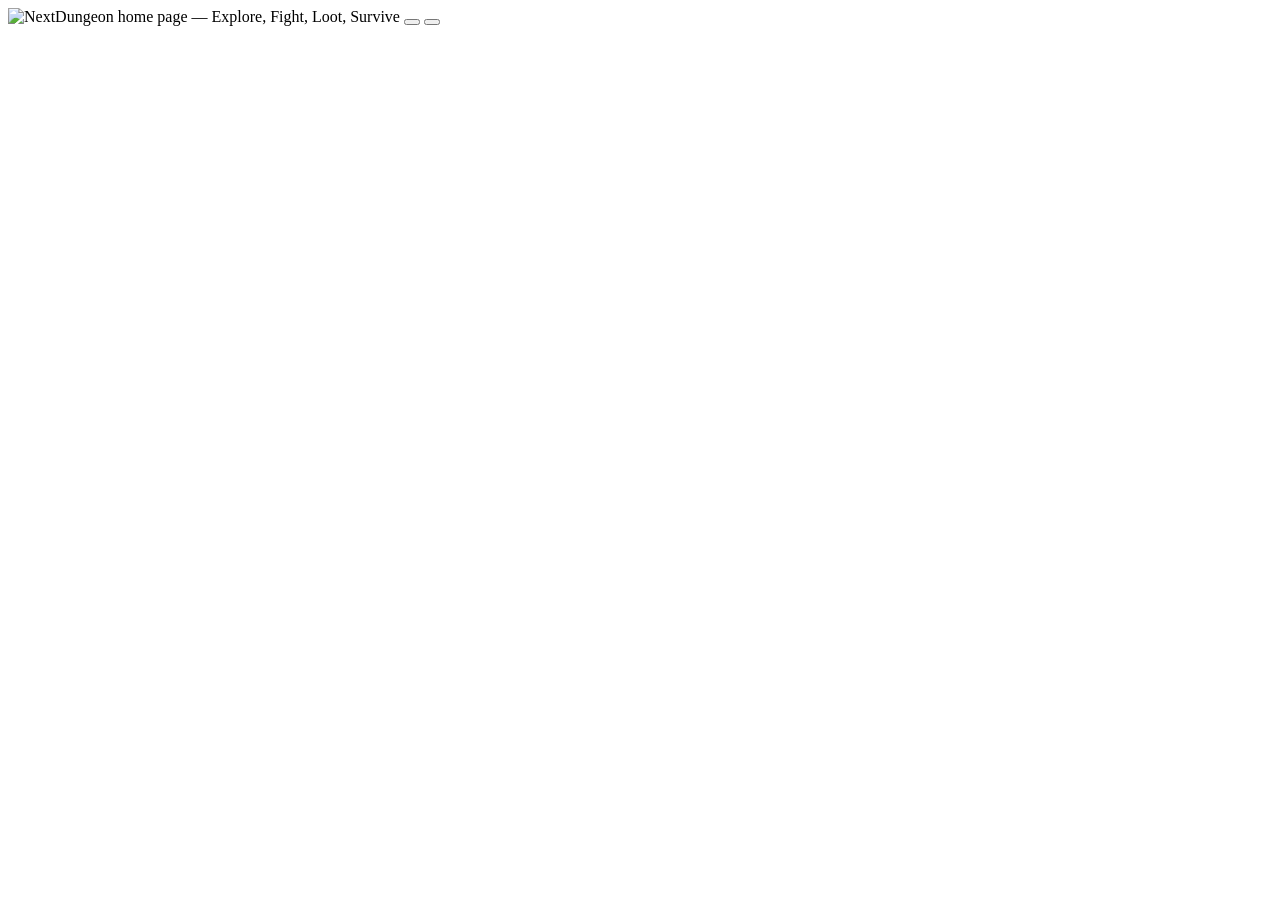
==== index.html @ 09b48bd0 "Create locked NextDungeon homepage structure" ====
<!doctype html>
<html lang="en">
<head>
  <meta charset="utf-8" />
  <meta name="viewport" content="width=device-width, initial-scale=1" />
  <meta name="theme-color" content="#020b1d" />
  <meta name="description" content="NextDungeon — Explore, Fight, Loot, Survive." />
  <title>NextDungeon</title>
  <link rel="stylesheet" href="style.css" />
</head>
<body>
  <main class="viewport" aria-label="NextDungeon home page">
    <section class="stage" id="home">
      <img
        class="locked-design"
        src="assets/nextdungeon-home.webp"
        width="1536"
        height="1024"
        alt="NextDungeon home page — Explore, Fight, Loot, Survive"
        draggable="false"
      />

      <!-- Invisible interaction zones preserve the approved artwork exactly. -->
      <a class="hotspot home-link" href="#home" aria-label="Home"></a>
      <a class="hotspot nav-play-link" href="#demo" aria-label="Play Game"></a>
      <a class="hotspot about-link" href="#" aria-label="About"></a>
      <a class="hotspot leaderboard-link" href="#" aria-label="Leaderboard"></a>
      <a class="hotspot contact-link" href="#" aria-label="Contact"></a>
      <a class="hotspot play-now-link" href="#demo" aria-label="Play Now"></a>
      <a class="hotspot hero-play-link" href="#demo" aria-label="Play Game"></a>
      <button class="hotspot trailer-link" type="button" aria-label="Watch Trailer" data-message="Trailer will be connected in the next stage."></button>
      <button class="hotspot demo-link" id="demo" type="button" aria-label="Play Demo" data-message="The playable 2D dungeon demo will be connected here next."></button>
    </section>
  </main>

  <script src="script.js"></script>
</body>
</html>
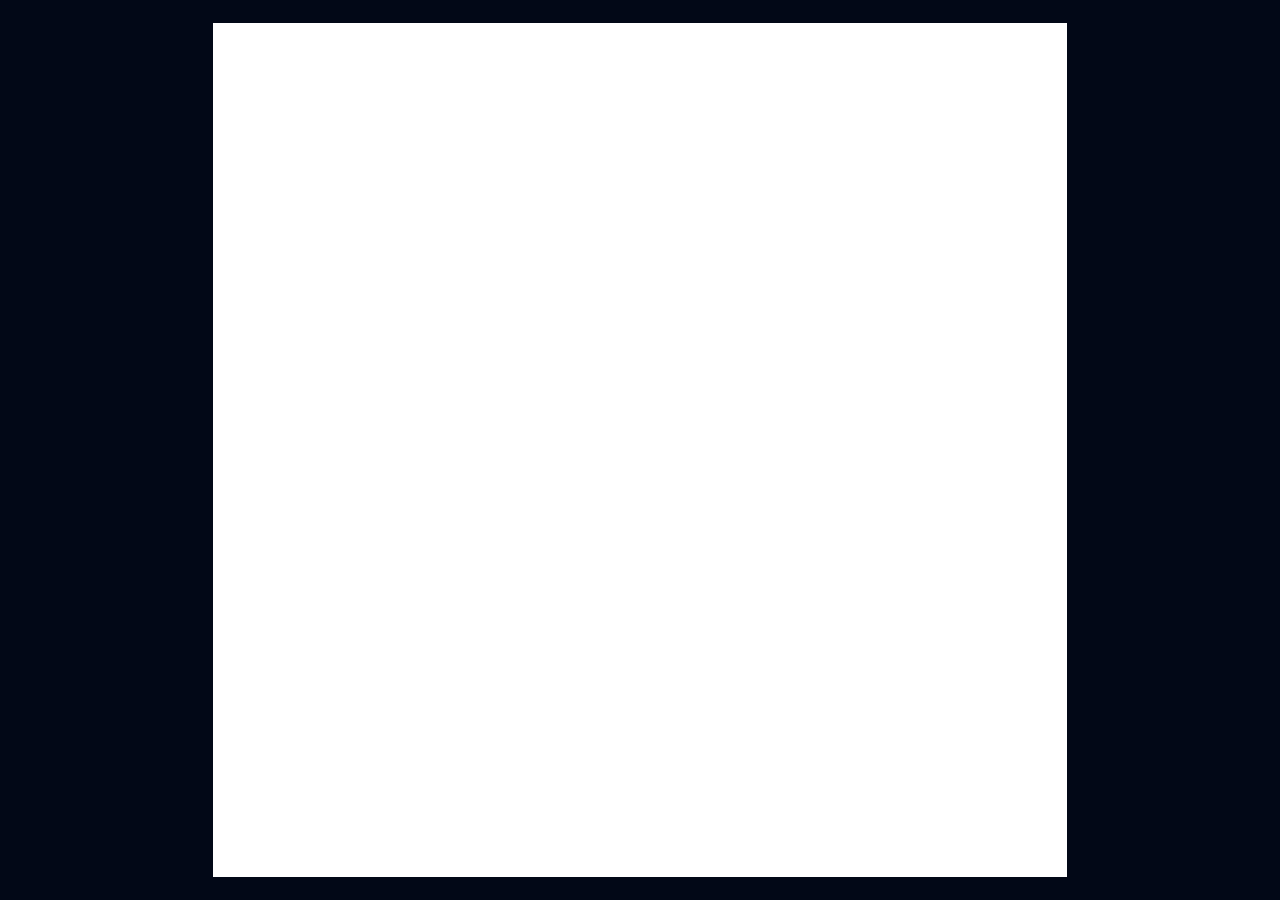
==== commit 3d8f9a30: "Load locked NextDungeon artwork" ====
--- a/index.html
+++ b/index.html
@@ -13,7 +13,8 @@
     <section class="stage" id="home">
       <img
         class="locked-design"
-        src="assets/nextdungeon-home.webp"
+        id="locked-design"
+        src="[data-uri]"
         width="1536"
         height="1024"
         alt="NextDungeon home page — Explore, Fight, Loot, Survive"
@@ -33,6 +34,12 @@
     </section>
   </main>
 
+  <script src="assets/image-part-01.js"></script>
+  <script src="assets/image-part-02.js"></script>
+  <script src="assets/image-part-03.js"></script>
+  <script src="assets/image-part-04.js"></script>
+  <script src="assets/image-part-05.js"></script>
+  <script src="assets/image-part-06.js"></script>
   <script src="script.js"></script>
 </body>
 </html>
--- a/style.css
+++ b/style.css
@@ -0,0 +1,146 @@
+html,
+body {
+  margin: 0;
+  min-width: 100%;
+  min-height: 100%;
+  background: #020817;
+}
+
+* {
+  box-sizing: border-box;
+}
+
+body {
+  overflow: auto;
+}
+
+.viewport {
+  width: 100vw;
+  min-height: 100vh;
+  display: grid;
+  place-items: center;
+  background: #020817;
+}
+
+/*
+  LOCKED MASTER DESIGN
+  The approved 1536×1024 artwork is rendered as one immutable visual surface.
+  This guarantees that the homepage does not drift from the approved design.
+*/
+.stage {
+  position: relative;
+  width: min(100vw, 150vh);
+  aspect-ratio: 3 / 2;
+  flex: none;
+  overflow: hidden;
+  background: #020817;
+}
+
+.locked-design {
+  position: absolute;
+  inset: 0;
+  width: 100%;
+  height: 100%;
+  display: block;
+  object-fit: contain;
+  user-select: none;
+  -webkit-user-drag: none;
+  pointer-events: none;
+}
+
+.hotspot {
+  position: absolute;
+  z-index: 2;
+  display: block;
+  border: 0;
+  margin: 0;
+  padding: 0;
+  background: transparent;
+  color: transparent;
+  cursor: pointer;
+  text-decoration: none;
+  outline: none;
+  -webkit-tap-highlight-color: transparent;
+}
+
+.hotspot:focus-visible {
+  outline: 2px solid rgba(255, 255, 255, 0.85);
+  outline-offset: 2px;
+}
+
+.home-link {
+  left: 37.7%;
+  top: 6.5%;
+  width: 6.4%;
+  height: 5.1%;
+}
+
+.nav-play-link {
+  left: 44.7%;
+  top: 6.5%;
+  width: 8.1%;
+  height: 5.1%;
+}
+
+.about-link {
+  left: 53.4%;
+  top: 6.5%;
+  width: 6.2%;
+  height: 5.1%;
+}
+
+.leaderboard-link {
+  left: 60.2%;
+  top: 6.5%;
+  width: 10.7%;
+  height: 5.1%;
+}
+
+.contact-link {
+  left: 71.2%;
+  top: 6.5%;
+  width: 7.3%;
+  height: 5.1%;
+}
+
+.play-now-link {
+  left: 80.8%;
+  top: 6.1%;
+  width: 12.6%;
+  height: 5.4%;
+}
+
+.hero-play-link {
+  left: 36.8%;
+  top: 37.2%;
+  width: 13.3%;
+  height: 6.0%;
+}
+
+.trailer-link {
+  left: 50.4%;
+  top: 37.2%;
+  width: 13.4%;
+  height: 6.0%;
+}
+
+.demo-link {
+  left: 75.3%;
+  top: 73.1%;
+  width: 19.4%;
+  height: 7.8%;
+}
+
+@media (max-aspect-ratio: 3/2) {
+  .stage {
+    width: 100vw;
+  }
+}
+
+@media (prefers-reduced-motion: reduce) {
+  *,
+  *::before,
+  *::after {
+    scroll-behavior: auto !important;
+  }
+}
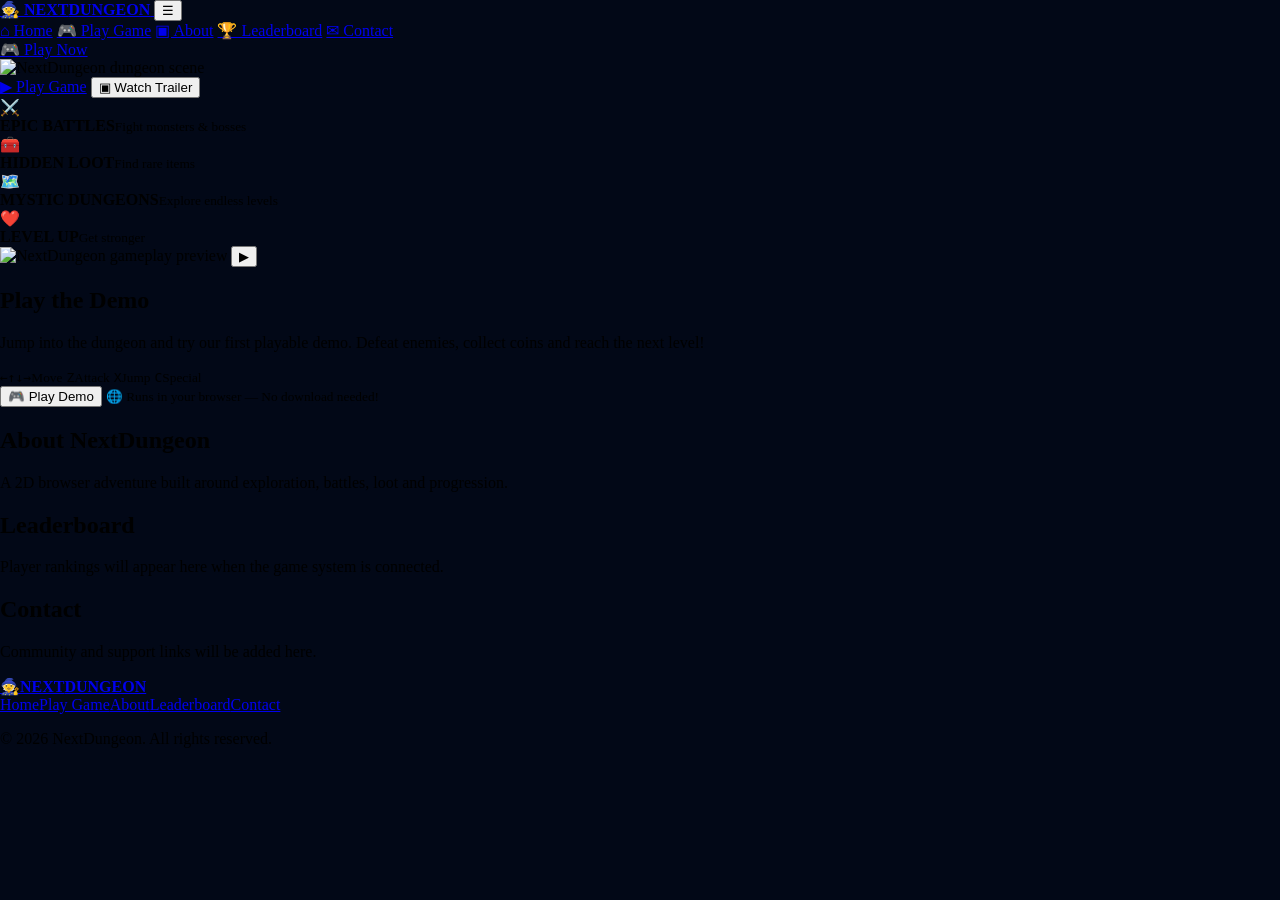
==== commit 06742a87: "Rebuild homepage as responsive layout" ====
--- a/index.html
+++ b/index.html
@@ -2,37 +2,80 @@
 <html lang="en">
 <head>
   <meta charset="utf-8" />
-  <meta name="viewport" content="width=device-width, initial-scale=1" />
-  <meta name="theme-color" content="#020b1d" />
+  <meta name="viewport" content="width=device-width, initial-scale=1, viewport-fit=cover" />
+  <meta name="theme-color" content="#020817" />
   <meta name="description" content="NextDungeon — Explore, Fight, Loot, Survive." />
   <title>NextDungeon</title>
   <link rel="stylesheet" href="style.css" />
 </head>
 <body>
-  <main class="viewport" aria-label="NextDungeon home page">
-    <section class="stage" id="home">
-      <img
-        class="locked-design"
-        id="locked-design"
-        src="[data-uri]"
-        width="1536"
-        height="1024"
-        alt="NextDungeon home page — Explore, Fight, Loot, Survive"
-        draggable="false"
-      />
+  <header class="site-header">
+    <a class="brand" href="#home" aria-label="NextDungeon home">
+      <span class="brand-icon">🧙</span>
+      <span class="brand-text"><b>NEXT</b><strong>DUNGEON</strong></span>
+    </a>
 
-      <!-- Invisible interaction zones preserve the approved artwork exactly. -->
-      <a class="hotspot home-link" href="#home" aria-label="Home"></a>
-      <a class="hotspot nav-play-link" href="#demo" aria-label="Play Game"></a>
-      <a class="hotspot about-link" href="#" aria-label="About"></a>
-      <a class="hotspot leaderboard-link" href="#" aria-label="Leaderboard"></a>
-      <a class="hotspot contact-link" href="#" aria-label="Contact"></a>
-      <a class="hotspot play-now-link" href="#demo" aria-label="Play Now"></a>
-      <a class="hotspot hero-play-link" href="#demo" aria-label="Play Game"></a>
-      <button class="hotspot trailer-link" type="button" aria-label="Watch Trailer" data-message="Trailer will be connected in the next stage."></button>
-      <button class="hotspot demo-link" id="demo" type="button" aria-label="Play Demo" data-message="The playable 2D dungeon demo will be connected here next."></button>
+    <button class="menu-toggle" type="button" aria-label="Open menu" aria-expanded="false">☰</button>
+
+    <nav class="main-nav" aria-label="Main navigation">
+      <a class="active" href="#home">⌂ Home</a>
+      <a href="#demo">🎮 Play Game</a>
+      <a href="#about">▣ About</a>
+      <a href="#leaderboard">🏆 Leaderboard</a>
+      <a href="#contact">✉ Contact</a>
+    </nav>
+
+    <a class="play-now" href="#demo">🎮 Play Now</a>
+  </header>
+
+  <main>
+    <section class="hero" id="home" aria-label="NextDungeon game artwork">
+      <div class="hero-art art-window">
+        <img class="source-art hero-source" alt="NextDungeon dungeon scene" draggable="false" />
+      </div>
+      <div class="mobile-hero-actions">
+        <a class="primary-btn" href="#demo">▶ Play Game</a>
+        <button class="secondary-btn" type="button" data-message="Trailer will be connected in the next stage.">▣ Watch Trailer</button>
+      </div>
     </section>
+
+    <section class="features" aria-label="Game features">
+      <article><span>⚔️</span><div><b>EPIC BATTLES</b><small>Fight monsters &amp; bosses</small></div></article>
+      <article><span>🧰</span><div><b>HIDDEN LOOT</b><small>Find rare items</small></div></article>
+      <article><span>🗺️</span><div><b>MYSTIC DUNGEONS</b><small>Explore endless levels</small></div></article>
+      <article><span>❤️</span><div><b>LEVEL UP</b><small>Get stronger</small></div></article>
+    </section>
+
+    <section class="demo-section" id="demo">
+      <div class="demo-preview art-window">
+        <img class="source-art demo-source" alt="NextDungeon gameplay preview" draggable="false" />
+        <button class="preview-play" type="button" data-message="The playable 2D dungeon demo will be connected here next." aria-label="Play preview">▶</button>
+      </div>
+
+      <div class="demo-copy">
+        <h2>Play the Demo</h2>
+        <p>Jump into the dungeon and try our first playable demo. Defeat enemies, collect coins and reach the next level!</p>
+        <div class="controls">
+          <span><kbd>←</kbd><kbd>↑</kbd><kbd>↓</kbd><kbd>→</kbd><small>Move</small></span>
+          <span><kbd>Z</kbd><small>Attack</small></span>
+          <span><kbd>X</kbd><small>Jump</small></span>
+          <span><kbd>C</kbd><small>Special</small></span>
+        </div>
+        <button class="demo-button" type="button" data-message="The playable 2D dungeon demo will be connected here next.">🎮 Play Demo</button>
+        <small class="browser-note">🌐 Runs in your browser — No download needed!</small>
+      </div>
+    </section>
+
+    <section class="simple-section" id="about"><h2>About NextDungeon</h2><p>A 2D browser adventure built around exploration, battles, loot and progression.</p></section>
+    <section class="simple-section" id="leaderboard"><h2>Leaderboard</h2><p>Player rankings will appear here when the game system is connected.</p></section>
+    <section class="simple-section" id="contact"><h2>Contact</h2><p>Community and support links will be added here.</p></section>
   </main>
+
+  <footer>
+    <a class="brand footer-brand" href="#home"><span class="brand-icon">🧙</span><span class="brand-text"><b>NEXT</b><strong>DUNGEON</strong></span></a>
+    <nav><a href="#home">Home</a><a href="#demo">Play Game</a><a href="#about">About</a><a href="#leaderboard">Leaderboard</a><a href="#contact">Contact</a></nav>
+    <p>© 2026 NextDungeon. All rights reserved.</p>
+  </footer>
 
   <script src="assets/image-part-01.js"></script>
   <script src="assets/image-part-02.js"></script>
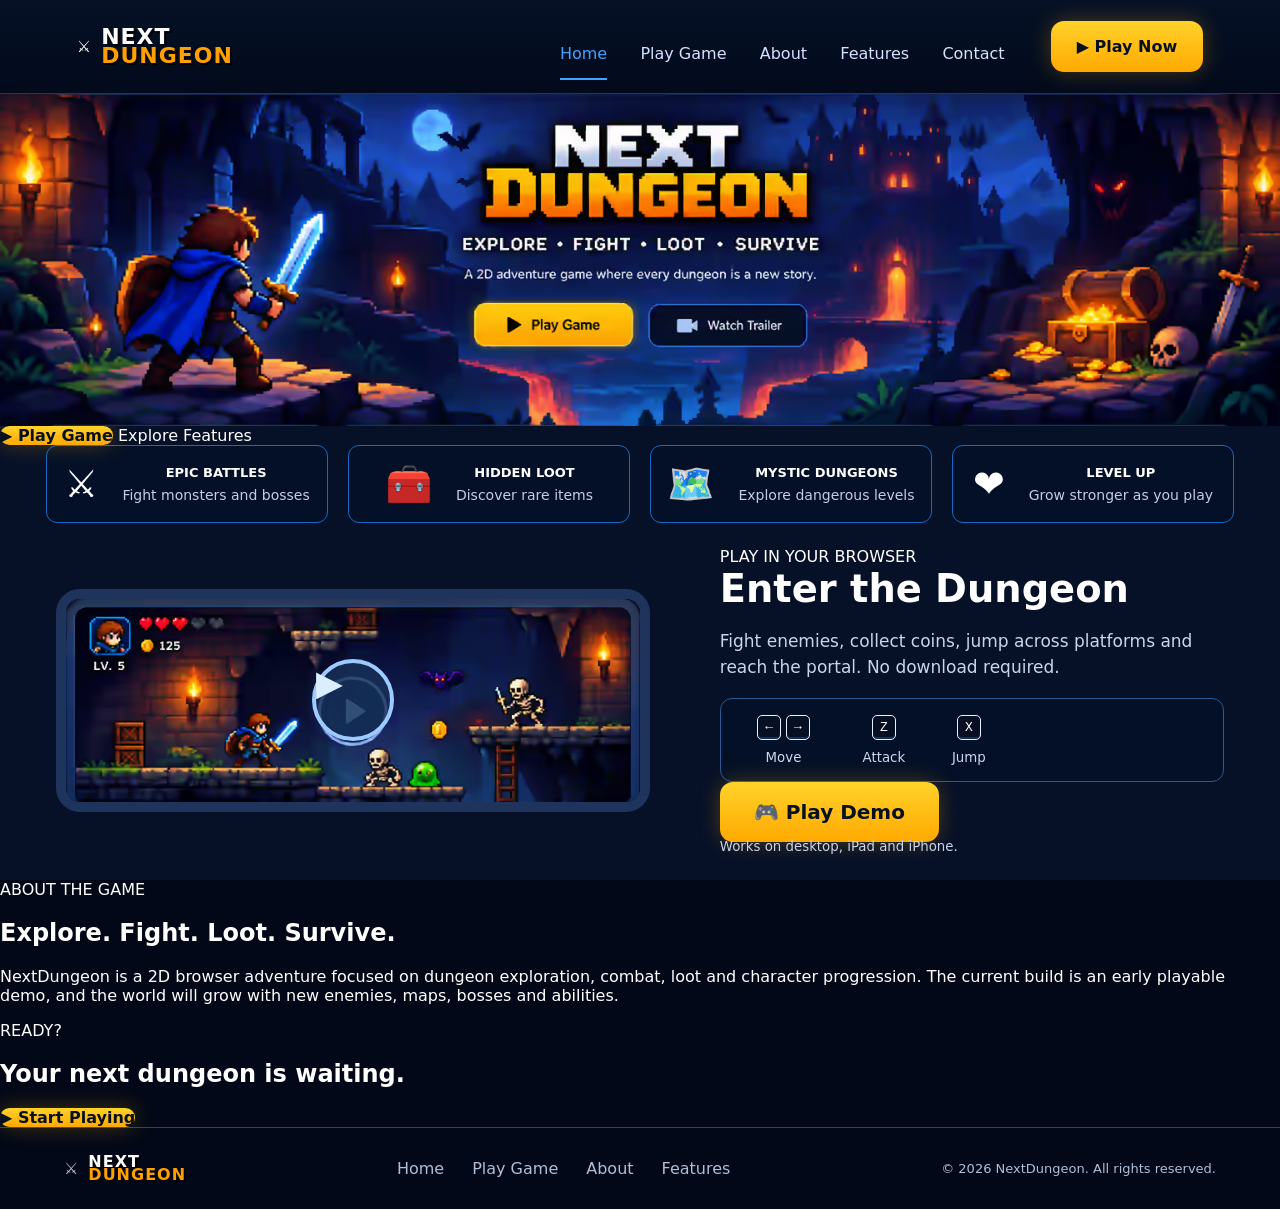
==== commit 174db50b: "Polish responsive NextDungeon homepage structure" ====
--- a/index.html
+++ b/index.html
@@ -11,69 +11,85 @@
 <body>
   <header class="site-header">
     <a class="brand" href="#home" aria-label="NextDungeon home">
-      <span class="brand-icon">🧙</span>
+      <span class="brand-mark">⚔</span>
       <span class="brand-text"><b>NEXT</b><strong>DUNGEON</strong></span>
     </a>
 
     <button class="menu-toggle" type="button" aria-label="Open menu" aria-expanded="false">☰</button>
 
     <nav class="main-nav" aria-label="Main navigation">
-      <a class="active" href="#home">⌂ Home</a>
-      <a href="#demo">🎮 Play Game</a>
-      <a href="#about">▣ About</a>
-      <a href="#leaderboard">🏆 Leaderboard</a>
-      <a href="#contact">✉ Contact</a>
+      <a class="active" href="#home">Home</a>
+      <a href="play/">Play Game</a>
+      <a href="#about">About</a>
+      <a href="#features">Features</a>
+      <a href="#contact">Contact</a>
     </nav>
 
-    <a class="play-now" href="#demo">🎮 Play Now</a>
+    <a class="play-now" href="play/">▶ Play Now</a>
   </header>
 
   <main>
     <section class="hero" id="home" aria-label="NextDungeon game artwork">
-      <div class="hero-art art-window">
+      <div class="hero-art">
         <img class="source-art hero-source" alt="NextDungeon dungeon scene" draggable="false" />
+        <div class="hero-shade" aria-hidden="true"></div>
       </div>
-      <div class="mobile-hero-actions">
-        <a class="primary-btn" href="#demo">▶ Play Game</a>
-        <button class="secondary-btn" type="button" data-message="Trailer will be connected in the next stage.">▣ Watch Trailer</button>
+
+      <div class="hero-actions">
+        <a class="primary-btn" href="play/">▶ Play Game</a>
+        <a class="secondary-btn" href="#features">Explore Features</a>
       </div>
     </section>
 
-    <section class="features" aria-label="Game features">
-      <article><span>⚔️</span><div><b>EPIC BATTLES</b><small>Fight monsters &amp; bosses</small></div></article>
-      <article><span>🧰</span><div><b>HIDDEN LOOT</b><small>Find rare items</small></div></article>
-      <article><span>🗺️</span><div><b>MYSTIC DUNGEONS</b><small>Explore endless levels</small></div></article>
-      <article><span>❤️</span><div><b>LEVEL UP</b><small>Get stronger</small></div></article>
+    <section class="features" id="features" aria-label="Game features">
+      <article><span>⚔️</span><div><b>EPIC BATTLES</b><small>Fight monsters and bosses</small></div></article>
+      <article><span>🧰</span><div><b>HIDDEN LOOT</b><small>Discover rare items</small></div></article>
+      <article><span>🗺️</span><div><b>MYSTIC DUNGEONS</b><small>Explore dangerous levels</small></div></article>
+      <article><span>❤️</span><div><b>LEVEL UP</b><small>Grow stronger as you play</small></div></article>
     </section>
 
     <section class="demo-section" id="demo">
-      <div class="demo-preview art-window">
+      <div class="demo-preview">
         <img class="source-art demo-source" alt="NextDungeon gameplay preview" draggable="false" />
-        <button class="preview-play" type="button" data-message="The playable 2D dungeon demo will be connected here next." aria-label="Play preview">▶</button>
+        <a class="preview-play" href="play/" aria-label="Play NextDungeon demo">▶</a>
       </div>
 
       <div class="demo-copy">
-        <h2>Play the Demo</h2>
-        <p>Jump into the dungeon and try our first playable demo. Defeat enemies, collect coins and reach the next level!</p>
-        <div class="controls">
-          <span><kbd>←</kbd><kbd>↑</kbd><kbd>↓</kbd><kbd>→</kbd><small>Move</small></span>
+        <span class="eyebrow">PLAY IN YOUR BROWSER</span>
+        <h2>Enter the Dungeon</h2>
+        <p>Fight enemies, collect coins, jump across platforms and reach the portal. No download required.</p>
+
+        <div class="controls" aria-label="Game controls">
+          <span><kbd>←</kbd><kbd>→</kbd><small>Move</small></span>
           <span><kbd>Z</kbd><small>Attack</small></span>
           <span><kbd>X</kbd><small>Jump</small></span>
-          <span><kbd>C</kbd><small>Special</small></span>
         </div>
-        <button class="demo-button" type="button" data-message="The playable 2D dungeon demo will be connected here next.">🎮 Play Demo</button>
-        <small class="browser-note">🌐 Runs in your browser — No download needed!</small>
+
+        <a class="demo-button" href="play/">🎮 Play Demo</a>
+        <small class="browser-note">Works on desktop, iPad and iPhone.</small>
       </div>
     </section>
 
-    <section class="simple-section" id="about"><h2>About NextDungeon</h2><p>A 2D browser adventure built around exploration, battles, loot and progression.</p></section>
-    <section class="simple-section" id="leaderboard"><h2>Leaderboard</h2><p>Player rankings will appear here when the game system is connected.</p></section>
-    <section class="simple-section" id="contact"><h2>Contact</h2><p>Community and support links will be added here.</p></section>
+    <section class="about-section" id="about">
+      <div>
+        <span class="eyebrow">ABOUT THE GAME</span>
+        <h2>Explore. Fight. Loot. Survive.</h2>
+      </div>
+      <p>NextDungeon is a 2D browser adventure focused on dungeon exploration, combat, loot and character progression. The current build is an early playable demo, and the world will grow with new enemies, maps, bosses and abilities.</p>
+    </section>
+
+    <section class="cta-section" id="contact">
+      <div>
+        <span class="eyebrow">READY?</span>
+        <h2>Your next dungeon is waiting.</h2>
+      </div>
+      <a class="primary-btn" href="play/">▶ Start Playing</a>
+    </section>
   </main>
 
   <footer>
-    <a class="brand footer-brand" href="#home"><span class="brand-icon">🧙</span><span class="brand-text"><b>NEXT</b><strong>DUNGEON</strong></span></a>
-    <nav><a href="#home">Home</a><a href="#demo">Play Game</a><a href="#about">About</a><a href="#leaderboard">Leaderboard</a><a href="#contact">Contact</a></nav>
+    <a class="brand footer-brand" href="#home"><span class="brand-mark">⚔</span><span class="brand-text"><b>NEXT</b><strong>DUNGEON</strong></span></a>
+    <nav><a href="#home">Home</a><a href="play/">Play Game</a><a href="#about">About</a><a href="#features">Features</a></nav>
     <p>© 2026 NextDungeon. All rights reserved.</p>
   </footer>
 
--- a/style.css
+++ b/style.css
@@ -1,146 +1,5 @@
-html,
-body {
-  margin: 0;
-  min-width: 100%;
-  min-height: 100%;
-  background: #020817;
-}
-
-* {
-  box-sizing: border-box;
-}
-
-body {
-  overflow: auto;
-}
-
-.viewport {
-  width: 100vw;
-  min-height: 100vh;
-  display: grid;
-  place-items: center;
-  background: #020817;
-}
-
-/*
-  LOCKED MASTER DESIGN
-  The approved 1536×1024 artwork is rendered as one immutable visual surface.
-  This guarantees that the homepage does not drift from the approved design.
-*/
-.stage {
-  position: relative;
-  width: min(100vw, 150vh);
-  aspect-ratio: 3 / 2;
-  flex: none;
-  overflow: hidden;
-  background: #020817;
-}
-
-.locked-design {
-  position: absolute;
-  inset: 0;
-  width: 100%;
-  height: 100%;
-  display: block;
-  object-fit: contain;
-  user-select: none;
-  -webkit-user-drag: none;
-  pointer-events: none;
-}
-
-.hotspot {
-  position: absolute;
-  z-index: 2;
-  display: block;
-  border: 0;
-  margin: 0;
-  padding: 0;
-  background: transparent;
-  color: transparent;
-  cursor: pointer;
-  text-decoration: none;
-  outline: none;
-  -webkit-tap-highlight-color: transparent;
-}
-
-.hotspot:focus-visible {
-  outline: 2px solid rgba(255, 255, 255, 0.85);
-  outline-offset: 2px;
-}
-
-.home-link {
-  left: 37.7%;
-  top: 6.5%;
-  width: 6.4%;
-  height: 5.1%;
-}
-
-.nav-play-link {
-  left: 44.7%;
-  top: 6.5%;
-  width: 8.1%;
-  height: 5.1%;
-}
-
-.about-link {
-  left: 53.4%;
-  top: 6.5%;
-  width: 6.2%;
-  height: 5.1%;
-}
-
-.leaderboard-link {
-  left: 60.2%;
-  top: 6.5%;
-  width: 10.7%;
-  height: 5.1%;
-}
-
-.contact-link {
-  left: 71.2%;
-  top: 6.5%;
-  width: 7.3%;
-  height: 5.1%;
-}
-
-.play-now-link {
-  left: 80.8%;
-  top: 6.1%;
-  width: 12.6%;
-  height: 5.4%;
-}
-
-.hero-play-link {
-  left: 36.8%;
-  top: 37.2%;
-  width: 13.3%;
-  height: 6.0%;
-}
-
-.trailer-link {
-  left: 50.4%;
-  top: 37.2%;
-  width: 13.4%;
-  height: 6.0%;
-}
-
-.demo-link {
-  left: 75.3%;
-  top: 73.1%;
-  width: 19.4%;
-  height: 7.8%;
-}
-
-@media (max-aspect-ratio: 3/2) {
-  .stage {
-    width: 100vw;
-  }
-}
-
-@media (prefers-reduced-motion: reduce) {
-  *,
-  *::before,
-  *::after {
-    scroll-behavior: auto !important;
-  }
-}
+*{box-sizing:border-box}html{scroll-behavior:smooth}body{margin:0;background:#020817;color:#fff;font-family:Inter,system-ui,-apple-system,BlinkMacSystemFont,"Segoe UI",sans-serif;overflow-x:hidden}a{color:inherit;text-decoration:none}button,a{touch-action:manipulation}.site-header{min-height:94px;padding:0 clamp(22px,6vw,96px);display:flex;align-items:center;gap:28px;background:linear-gradient(180deg,#061126,#020a1b);border-bottom:1px solid #173968;position:relative;z-index:20}.brand{display:flex;align-items:center;gap:10px;min-width:max-content}.brand-icon{font-size:42px;filter:drop-shadow(0 0 7px #2278ff)}.brand-text{display:grid;line-height:.82;font-weight:900;letter-spacing:1px;font-size:22px;text-shadow:2px 2px 0 #000}.brand-text b{color:#fff}.brand-text strong{color:#ff9f00}.main-nav{display:flex;align-items:center;justify-content:center;gap:clamp(18px,2.6vw,42px);margin-left:auto}.main-nav a{padding:31px 0 15px;color:#d5e2ff;white-space:nowrap;border-bottom:2px solid transparent}.main-nav a:hover,.main-nav a.active{color:#44a3ff;border-color:#44a3ff}.play-now,.primary-btn,.demo-button{border:0;border-radius:13px;background:linear-gradient(180deg,#ffd32b,#ffa900);color:#07101f;font-weight:900;box-shadow:0 0 22px rgba(255,175,0,.28);cursor:pointer}.play-now{padding:16px 26px;margin-left:18px;white-space:nowrap}.menu-toggle{display:none;background:transparent;border:1px solid #28548d;color:#fff;border-radius:10px;font-size:26px;padding:7px 12px}.hero{background:#061027;position:relative}.hero-art{width:100%;aspect-ratio:1536/398;overflow:hidden;position:relative;background:#061027}.hero-source{position:absolute;width:100%;height:auto;max-width:none;left:0;top:0;transform:translateY(-12.890625%);display:block;user-select:none;pointer-events:none}.mobile-hero-actions{display:none}.features{display:grid;grid-template-columns:repeat(4,1fr);gap:20px;padding:0 clamp(22px,3.6vw,56px) 24px;background:#061027}.features article{min-height:78px;border:1px solid #1769c5;border-radius:11px;background:#041027;display:flex;align-items:center;justify-content:center;gap:24px;padding:14px}.features article>span{font-size:38px}.features b,.features small{display:block;text-align:center}.features b{font-size:13px}.features small{color:#c1cee9;margin-top:7px;font-size:14px}.demo-section{padding:0 clamp(28px,4.4vw,68px) 26px;display:grid;grid-template-columns:minmax(0,1.06fr) minmax(340px,.9fr);gap:70px;align-items:center;background:#061027}.demo-preview{position:relative;overflow:hidden;aspect-ratio:713/267;border:10px solid #1e345c;border-radius:24px;background:#071229}.demo-source{position:absolute;width:215.427%;max-width:none;height:auto;left:0;top:0;transform:translate(-4.361%,-61.816%);display:block;user-select:none;pointer-events:none}.preview-play{position:absolute;left:50%;top:50%;transform:translate(-50%,-50%);width:82px;height:82px;border-radius:50%;border:4px solid #9ecbff;background:#173055cc;color:#dbeeff;font-size:35px;cursor:pointer}.demo-copy h2{font-size:clamp(32px,3vw,46px);margin:0 0 14px}.demo-copy p{color:#c9d5ec;font-size:17px;line-height:1.55;max-width:620px}.controls{display:flex;gap:18px;align-items:flex-end;border:1px solid #285a94;border-radius:12px;padding:16px;margin:18px 0;max-width:520px;background:#041027}.controls span{display:flex;align-items:center;gap:5px;flex-wrap:wrap;justify-content:center}.controls small{display:block;width:100%;text-align:center;color:#cdd8ed;margin-top:5px}.controls kbd{border:1px solid #e8f2ff;border-radius:5px;padding:4px 7px;background:#071022;color:#fff;box-shadow:inset 0 -2px #0d315e}.demo-button{font-size:20px;padding:18px 34px;min-width:250px}.browser-note{display:block;color:#c8d5ec;margin-top:15px}.simple-section{padding:70px clamp(28px,8vw,130px);background:#030c20;border-top:1px solid #142c53}.simple-section h2{font-size:32px;margin:0 0 12px}.simple-section p{color:#c6d2e7;font-size:17px;max-width:800px}footer{border-top:1px solid #23466f;padding:20px clamp(28px,5vw,80px);display:grid;grid-template-columns:auto 1fr auto;align-items:center;gap:30px;background:#020817;color:#aebfda}.footer-brand .brand-icon{font-size:32px}.footer-brand .brand-text{font-size:16px}footer nav{display:flex;justify-content:center;gap:28px;flex-wrap:wrap}footer nav a:hover{color:#fff}footer p{white-space:nowrap;font-size:13px}
+@media (max-width:1050px){.site-header{padding:0 22px}.main-nav{gap:17px}.main-nav a{font-size:14px}.play-now{padding:14px 18px}.demo-section{gap:32px}.controls{flex-wrap:wrap}}
+@media (max-width:820px){.site-header{min-height:74px;position:sticky;top:0}.brand-icon{font-size:32px}.brand-text{font-size:18px}.menu-toggle{display:block;margin-left:auto}.play-now{display:none}.main-nav{display:none;position:absolute;left:0;right:0;top:74px;padding:14px 22px 20px;background:#030c20;border-bottom:1px solid #214e86;flex-direction:column;align-items:stretch;gap:2px}.main-nav.open{display:flex}.main-nav a{padding:14px;border-bottom:1px solid #102d50}.hero-art{height:min(64vh,560px);aspect-ratio:auto}.hero-source{width:205%;left:50%;transform:translate(-50%,-12.890625%)}.mobile-hero-actions{display:flex;justify-content:center;gap:12px;padding:16px 20px 24px;background:#061027}.primary-btn,.secondary-btn{padding:14px 18px;border-radius:11px;font-weight:800}.secondary-btn{border:1px solid #2588e9;background:#07152c;color:#fff}.features{grid-template-columns:1fr 1fr}.demo-section{grid-template-columns:1fr;padding-top:16px}.demo-copy{text-align:center}.demo-copy p,.controls{margin-left:auto;margin-right:auto}.browser-note{text-align:center}footer{grid-template-columns:1fr;text-align:center}.footer-brand{justify-content:center}footer p{white-space:normal}}
+@media (max-width:520px){.site-header{padding:0 15px}.brand-text{font-size:16px}.brand-icon{font-size:29px}.hero-art{height:430px}.hero-source{width:250%;left:46%}.mobile-hero-actions{display:grid;grid-template-columns:1fr 1fr}.features{grid-template-columns:1fr;padding:0 15px 18px;gap:10px}.features article{justify-content:flex-start;padding-left:28px}.features b,.features small{text-align:left}.demo-section{padding:10px 15px 24px;gap:24px}.demo-preview{border-width:6px;border-radius:16px}.preview-play{width:64px;height:64px;font-size:26px}.demo-copy h2{font-size:31px}.demo-copy p{font-size:15px}.controls{gap:10px;padding:12px;justify-content:center}.demo-button{width:100%}.simple-section{padding:48px 22px}.simple-section h2{font-size:27px}footer{padding:24px 20px}footer nav{gap:16px}}
+@media (prefers-reduced-motion:reduce){html{scroll-behavior:auto}}
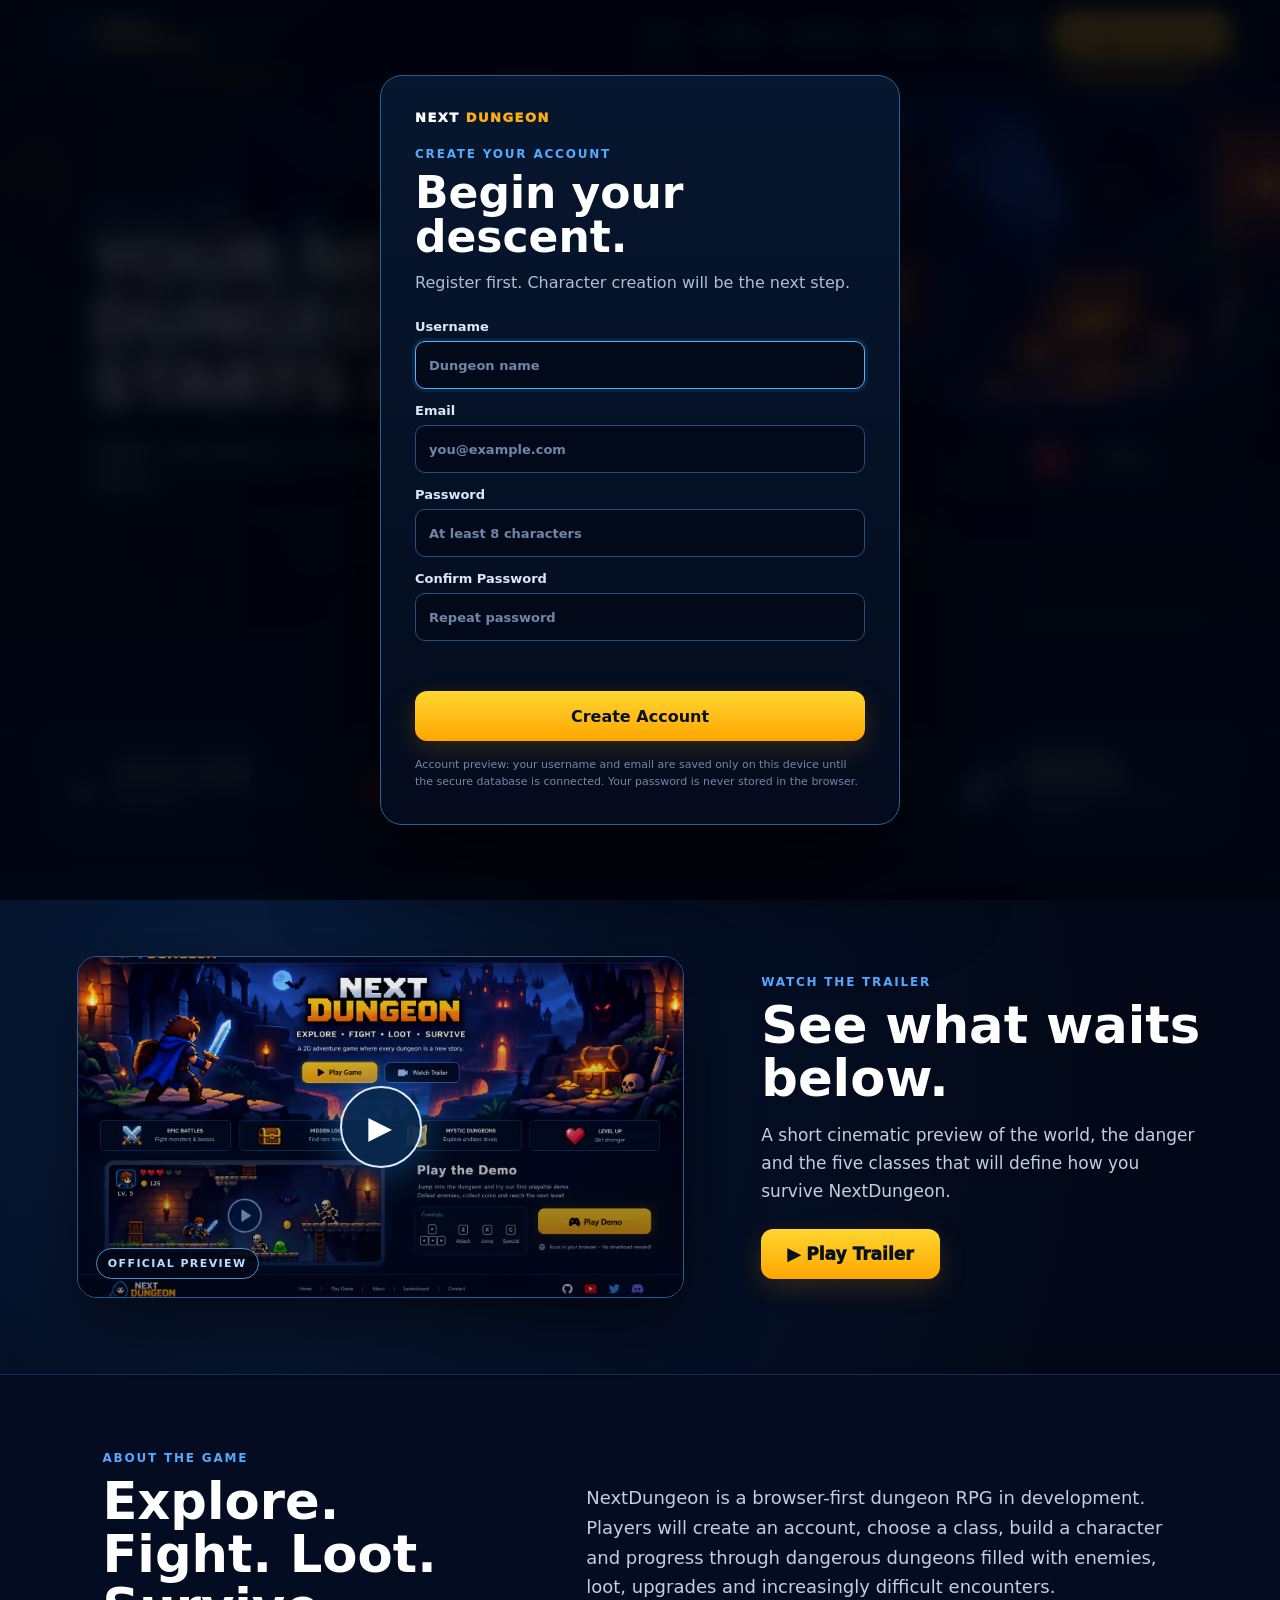
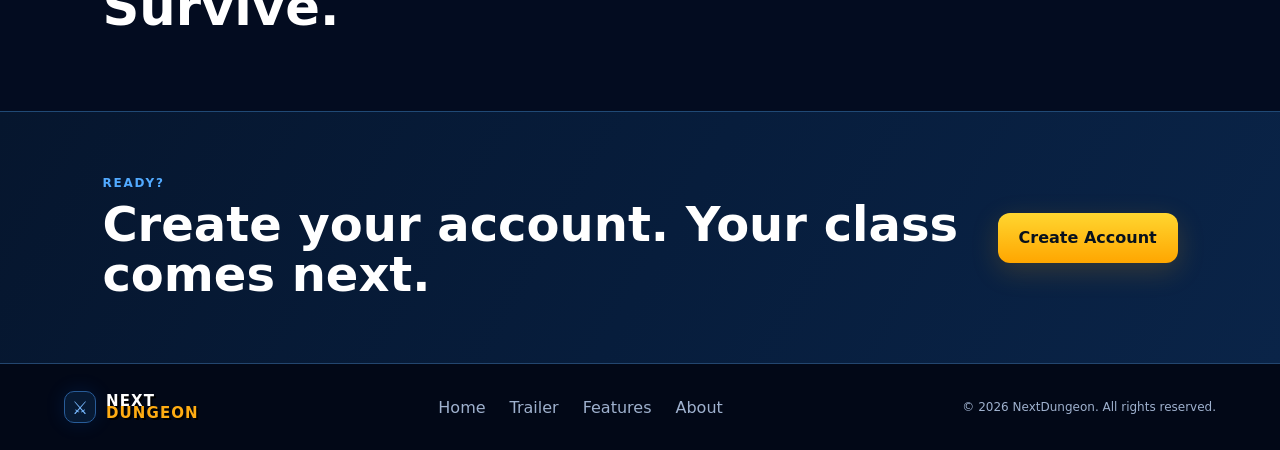
==== commit 070c627f: "Add registration gate and replace demo with cinematic trailer" ====
--- a/index.html
+++ b/index.html
@@ -4,7 +4,7 @@
   <meta charset="utf-8" />
   <meta name="viewport" content="width=device-width, initial-scale=1, viewport-fit=cover" />
   <meta name="theme-color" content="#020817" />
-  <meta name="description" content="NextDungeon — Explore, Fight, Loot, Survive." />
+  <meta name="description" content="NextDungeon — Choose your class. Enter the dungeon." />
   <title>NextDungeon</title>
   <link rel="stylesheet" href="style.css" />
 </head>
@@ -19,13 +19,13 @@
 
     <nav class="main-nav" aria-label="Main navigation">
       <a class="active" href="#home">Home</a>
-      <a href="play/">Play Game</a>
+      <a href="#trailer">Trailer</a>
+      <a href="#features">Features</a>
       <a href="#about">About</a>
-      <a href="#features">Features</a>
       <a href="#contact">Contact</a>
     </nav>
 
-    <a class="play-now" href="play/">▶ Play Now</a>
+    <button class="play-now account-cta" type="button" data-open-register>Create Account</button>
   </header>
 
   <main>
@@ -33,40 +33,39 @@
       <div class="hero-art">
         <img class="source-art hero-source" alt="NextDungeon dungeon scene" draggable="false" />
         <div class="hero-shade" aria-hidden="true"></div>
+        <div class="hero-title">
+          <span>ENTER THE DARK</span>
+          <h1>YOUR NEXT DUNGEON<br />STARTS HERE.</h1>
+          <p>Create your account, choose your class and build your legend.</p>
+        </div>
       </div>
 
       <div class="hero-actions">
-        <a class="primary-btn" href="play/">▶ Play Game</a>
-        <a class="secondary-btn" href="#features">Explore Features</a>
+        <button class="primary-btn account-cta" type="button" data-open-register>Create Account</button>
+        <button class="secondary-btn" type="button" data-open-trailer>▶ Watch Trailer</button>
       </div>
     </section>
 
     <section class="features" id="features" aria-label="Game features">
-      <article><span>⚔️</span><div><b>EPIC BATTLES</b><small>Fight monsters and bosses</small></div></article>
-      <article><span>🧰</span><div><b>HIDDEN LOOT</b><small>Discover rare items</small></div></article>
-      <article><span>🗺️</span><div><b>MYSTIC DUNGEONS</b><small>Explore dangerous levels</small></div></article>
-      <article><span>❤️</span><div><b>LEVEL UP</b><small>Grow stronger as you play</small></div></article>
+      <article><span>⚔️</span><div><b>TACTICAL COMBAT</b><small>Build a fighting style around your class</small></div></article>
+      <article><span>🧰</span><div><b>RARE LOOT</b><small>Find gear, resources and upgrades</small></div></article>
+      <article><span>🗺️</span><div><b>DANGEROUS DUNGEONS</b><small>Explore deeper and more difficult zones</small></div></article>
+      <article><span>🧬</span><div><b>CHARACTER PROGRESSION</b><small>Grow stronger and shape your build</small></div></article>
     </section>
 
-    <section class="demo-section" id="demo">
-      <div class="demo-preview">
-        <img class="source-art demo-source" alt="NextDungeon gameplay preview" draggable="false" />
-        <a class="preview-play" href="play/" aria-label="Play NextDungeon demo">▶</a>
+    <section class="trailer-section" id="trailer">
+      <div class="trailer-preview">
+        <img class="source-art trailer-source" alt="NextDungeon official trailer preview" draggable="false" />
+        <div class="trailer-overlay"></div>
+        <button class="trailer-play" type="button" data-open-trailer aria-label="Watch NextDungeon trailer">▶</button>
+        <div class="trailer-badge">OFFICIAL PREVIEW</div>
       </div>
 
-      <div class="demo-copy">
-        <span class="eyebrow">PLAY IN YOUR BROWSER</span>
-        <h2>Enter the Dungeon</h2>
-        <p>Fight enemies, collect coins, jump across platforms and reach the portal. No download required.</p>
-
-        <div class="controls" aria-label="Game controls">
-          <span><kbd>←</kbd><kbd>→</kbd><small>Move</small></span>
-          <span><kbd>Z</kbd><small>Attack</small></span>
-          <span><kbd>X</kbd><small>Jump</small></span>
-        </div>
-
-        <a class="demo-button" href="play/">🎮 Play Demo</a>
-        <small class="browser-note">Works on desktop, iPad and iPhone.</small>
+      <div class="trailer-copy">
+        <span class="eyebrow">WATCH THE TRAILER</span>
+        <h2>See what waits below.</h2>
+        <p>A short cinematic preview of the world, the danger and the five classes that will define how you survive NextDungeon.</p>
+        <button class="trailer-button" type="button" data-open-trailer>▶ Play Trailer</button>
       </div>
     </section>
 
@@ -75,23 +74,79 @@
         <span class="eyebrow">ABOUT THE GAME</span>
         <h2>Explore. Fight. Loot. Survive.</h2>
       </div>
-      <p>NextDungeon is a 2D browser adventure focused on dungeon exploration, combat, loot and character progression. The current build is an early playable demo, and the world will grow with new enemies, maps, bosses and abilities.</p>
+      <p>NextDungeon is a browser-first dungeon RPG in development. Players will create an account, choose a class, build a character and progress through dangerous dungeons filled with enemies, loot, upgrades and increasingly difficult encounters.</p>
     </section>
 
     <section class="cta-section" id="contact">
       <div>
         <span class="eyebrow">READY?</span>
-        <h2>Your next dungeon is waiting.</h2>
+        <h2>Create your account. Your class comes next.</h2>
       </div>
-      <a class="primary-btn" href="play/">▶ Start Playing</a>
+      <button class="primary-btn account-cta" type="button" data-open-register>Create Account</button>
     </section>
   </main>
 
   <footer>
     <a class="brand footer-brand" href="#home"><span class="brand-mark">⚔</span><span class="brand-text"><b>NEXT</b><strong>DUNGEON</strong></span></a>
-    <nav><a href="#home">Home</a><a href="play/">Play Game</a><a href="#about">About</a><a href="#features">Features</a></nav>
+    <nav><a href="#home">Home</a><a href="#trailer">Trailer</a><a href="#features">Features</a><a href="#about">About</a></nav>
     <p>© 2026 NextDungeon. All rights reserved.</p>
   </footer>
+
+  <div class="modal-shell registration-modal" id="register-modal" aria-hidden="true">
+    <div class="modal-backdrop"></div>
+    <section class="registration-card" role="dialog" aria-modal="true" aria-labelledby="register-title">
+      <div class="mini-logo">NEXT <span>DUNGEON</span></div>
+      <span class="eyebrow">CREATE YOUR ACCOUNT</span>
+      <h2 id="register-title">Begin your descent.</h2>
+      <p class="register-intro">Register first. Character creation will be the next step.</p>
+
+      <form id="register-form" novalidate>
+        <label>
+          Username
+          <input id="register-username" name="username" type="text" minlength="3" maxlength="20" autocomplete="username" placeholder="Dungeon name" required />
+        </label>
+        <label>
+          Email
+          <input id="register-email" name="email" type="email" autocomplete="email" placeholder="you@example.com" required />
+        </label>
+        <label>
+          Password
+          <input id="register-password" name="password" type="password" minlength="8" autocomplete="new-password" placeholder="At least 8 characters" required />
+        </label>
+        <label>
+          Confirm Password
+          <input id="register-password-confirm" name="password_confirmation" type="password" minlength="8" autocomplete="new-password" placeholder="Repeat password" required />
+        </label>
+        <p class="form-error" id="register-error" aria-live="polite"></p>
+        <button class="primary-btn register-submit" type="submit">Create Account</button>
+      </form>
+
+      <small class="account-preview-note">Account preview: your username and email are saved only on this device until the secure database is connected. Your password is never stored in the browser.</small>
+    </section>
+  </div>
+
+  <div class="modal-shell trailer-modal" id="trailer-modal" aria-hidden="true">
+    <div class="modal-backdrop" data-close-trailer></div>
+    <section class="trailer-card" role="dialog" aria-modal="true" aria-label="NextDungeon trailer">
+      <button class="modal-close" type="button" data-close-trailer aria-label="Close trailer">✕</button>
+      <div class="trailer-stage">
+        <img class="source-art trailer-stage-art" alt="" draggable="false" />
+        <div class="trailer-stage-shade"></div>
+        <div class="trailer-frame" id="trailer-frame">
+          <span id="trailer-kicker">NEXTDUNGEON</span>
+          <strong id="trailer-headline">ENTER THE DUNGEON</strong>
+          <small id="trailer-subline">Every descent changes the fight.</small>
+        </div>
+        <div class="trailer-progress"><span id="trailer-progress-bar"></span></div>
+      </div>
+      <div class="trailer-controls">
+        <button id="trailer-replay" type="button">↻ Replay</button>
+        <span id="trailer-time">0:00 / 0:15</span>
+      </div>
+    </section>
+  </div>
+
+  <div class="toast" id="welcome-toast" role="status" aria-live="polite"></div>
 
   <script src="assets/image-part-01.js"></script>
   <script src="assets/image-part-02.js"></script>
--- a/style.css
+++ b/style.css
@@ -1,5 +1,126 @@
-*{box-sizing:border-box}html{scroll-behavior:smooth}body{margin:0;background:#020817;color:#fff;font-family:Inter,system-ui,-apple-system,BlinkMacSystemFont,"Segoe UI",sans-serif;overflow-x:hidden}a{color:inherit;text-decoration:none}button,a{touch-action:manipulation}.site-header{min-height:94px;padding:0 clamp(22px,6vw,96px);display:flex;align-items:center;gap:28px;background:linear-gradient(180deg,#061126,#020a1b);border-bottom:1px solid #173968;position:relative;z-index:20}.brand{display:flex;align-items:center;gap:10px;min-width:max-content}.brand-icon{font-size:42px;filter:drop-shadow(0 0 7px #2278ff)}.brand-text{display:grid;line-height:.82;font-weight:900;letter-spacing:1px;font-size:22px;text-shadow:2px 2px 0 #000}.brand-text b{color:#fff}.brand-text strong{color:#ff9f00}.main-nav{display:flex;align-items:center;justify-content:center;gap:clamp(18px,2.6vw,42px);margin-left:auto}.main-nav a{padding:31px 0 15px;color:#d5e2ff;white-space:nowrap;border-bottom:2px solid transparent}.main-nav a:hover,.main-nav a.active{color:#44a3ff;border-color:#44a3ff}.play-now,.primary-btn,.demo-button{border:0;border-radius:13px;background:linear-gradient(180deg,#ffd32b,#ffa900);color:#07101f;font-weight:900;box-shadow:0 0 22px rgba(255,175,0,.28);cursor:pointer}.play-now{padding:16px 26px;margin-left:18px;white-space:nowrap}.menu-toggle{display:none;background:transparent;border:1px solid #28548d;color:#fff;border-radius:10px;font-size:26px;padding:7px 12px}.hero{background:#061027;position:relative}.hero-art{width:100%;aspect-ratio:1536/398;overflow:hidden;position:relative;background:#061027}.hero-source{position:absolute;width:100%;height:auto;max-width:none;left:0;top:0;transform:translateY(-12.890625%);display:block;user-select:none;pointer-events:none}.mobile-hero-actions{display:none}.features{display:grid;grid-template-columns:repeat(4,1fr);gap:20px;padding:0 clamp(22px,3.6vw,56px) 24px;background:#061027}.features article{min-height:78px;border:1px solid #1769c5;border-radius:11px;background:#041027;display:flex;align-items:center;justify-content:center;gap:24px;padding:14px}.features article>span{font-size:38px}.features b,.features small{display:block;text-align:center}.features b{font-size:13px}.features small{color:#c1cee9;margin-top:7px;font-size:14px}.demo-section{padding:0 clamp(28px,4.4vw,68px) 26px;display:grid;grid-template-columns:minmax(0,1.06fr) minmax(340px,.9fr);gap:70px;align-items:center;background:#061027}.demo-preview{position:relative;overflow:hidden;aspect-ratio:713/267;border:10px solid #1e345c;border-radius:24px;background:#071229}.demo-source{position:absolute;width:215.427%;max-width:none;height:auto;left:0;top:0;transform:translate(-4.361%,-61.816%);display:block;user-select:none;pointer-events:none}.preview-play{position:absolute;left:50%;top:50%;transform:translate(-50%,-50%);width:82px;height:82px;border-radius:50%;border:4px solid #9ecbff;background:#173055cc;color:#dbeeff;font-size:35px;cursor:pointer}.demo-copy h2{font-size:clamp(32px,3vw,46px);margin:0 0 14px}.demo-copy p{color:#c9d5ec;font-size:17px;line-height:1.55;max-width:620px}.controls{display:flex;gap:18px;align-items:flex-end;border:1px solid #285a94;border-radius:12px;padding:16px;margin:18px 0;max-width:520px;background:#041027}.controls span{display:flex;align-items:center;gap:5px;flex-wrap:wrap;justify-content:center}.controls small{display:block;width:100%;text-align:center;color:#cdd8ed;margin-top:5px}.controls kbd{border:1px solid #e8f2ff;border-radius:5px;padding:4px 7px;background:#071022;color:#fff;box-shadow:inset 0 -2px #0d315e}.demo-button{font-size:20px;padding:18px 34px;min-width:250px}.browser-note{display:block;color:#c8d5ec;margin-top:15px}.simple-section{padding:70px clamp(28px,8vw,130px);background:#030c20;border-top:1px solid #142c53}.simple-section h2{font-size:32px;margin:0 0 12px}.simple-section p{color:#c6d2e7;font-size:17px;max-width:800px}footer{border-top:1px solid #23466f;padding:20px clamp(28px,5vw,80px);display:grid;grid-template-columns:auto 1fr auto;align-items:center;gap:30px;background:#020817;color:#aebfda}.footer-brand .brand-icon{font-size:32px}.footer-brand .brand-text{font-size:16px}footer nav{display:flex;justify-content:center;gap:28px;flex-wrap:wrap}footer nav a:hover{color:#fff}footer p{white-space:nowrap;font-size:13px}
-@media (max-width:1050px){.site-header{padding:0 22px}.main-nav{gap:17px}.main-nav a{font-size:14px}.play-now{padding:14px 18px}.demo-section{gap:32px}.controls{flex-wrap:wrap}}
-@media (max-width:820px){.site-header{min-height:74px;position:sticky;top:0}.brand-icon{font-size:32px}.brand-text{font-size:18px}.menu-toggle{display:block;margin-left:auto}.play-now{display:none}.main-nav{display:none;position:absolute;left:0;right:0;top:74px;padding:14px 22px 20px;background:#030c20;border-bottom:1px solid #214e86;flex-direction:column;align-items:stretch;gap:2px}.main-nav.open{display:flex}.main-nav a{padding:14px;border-bottom:1px solid #102d50}.hero-art{height:min(64vh,560px);aspect-ratio:auto}.hero-source{width:205%;left:50%;transform:translate(-50%,-12.890625%)}.mobile-hero-actions{display:flex;justify-content:center;gap:12px;padding:16px 20px 24px;background:#061027}.primary-btn,.secondary-btn{padding:14px 18px;border-radius:11px;font-weight:800}.secondary-btn{border:1px solid #2588e9;background:#07152c;color:#fff}.features{grid-template-columns:1fr 1fr}.demo-section{grid-template-columns:1fr;padding-top:16px}.demo-copy{text-align:center}.demo-copy p,.controls{margin-left:auto;margin-right:auto}.browser-note{text-align:center}footer{grid-template-columns:1fr;text-align:center}.footer-brand{justify-content:center}footer p{white-space:normal}}
-@media (max-width:520px){.site-header{padding:0 15px}.brand-text{font-size:16px}.brand-icon{font-size:29px}.hero-art{height:430px}.hero-source{width:250%;left:46%}.mobile-hero-actions{display:grid;grid-template-columns:1fr 1fr}.features{grid-template-columns:1fr;padding:0 15px 18px;gap:10px}.features article{justify-content:flex-start;padding-left:28px}.features b,.features small{text-align:left}.demo-section{padding:10px 15px 24px;gap:24px}.demo-preview{border-width:6px;border-radius:16px}.preview-play{width:64px;height:64px;font-size:26px}.demo-copy h2{font-size:31px}.demo-copy p{font-size:15px}.controls{gap:10px;padding:12px;justify-content:center}.demo-button{width:100%}.simple-section{padding:48px 22px}.simple-section h2{font-size:27px}footer{padding:24px 20px}footer nav{gap:16px}}
-@media (prefers-reduced-motion:reduce){html{scroll-behavior:auto}}
+*{box-sizing:border-box}
+html{scroll-behavior:smooth;background:#020817;-webkit-text-size-adjust:100%}
+body{margin:0;min-width:320px;background:#020817;color:#fff;font-family:Inter,system-ui,-apple-system,BlinkMacSystemFont,"Segoe UI",sans-serif;overflow-x:clip}
+body.modal-open{overflow:hidden}
+img{display:block;max-width:100%}
+a{color:inherit;text-decoration:none}
+button,input{font:inherit}
+button,a{-webkit-tap-highlight-color:transparent}
+button{cursor:pointer}
+
+.site-header{height:72px;width:100%;padding:0 clamp(16px,4vw,64px);display:flex;align-items:center;gap:24px;background:rgba(2,8,23,.97);border-bottom:1px solid #173968;position:sticky;top:0;z-index:50;backdrop-filter:blur(12px)}
+.brand{display:flex;align-items:center;gap:10px;min-width:0;flex:0 0 auto}
+.brand-mark{width:38px;height:38px;display:grid;place-items:center;border-radius:10px;border:1px solid #285c99;background:#071a34;color:#78b9ff;font-size:21px;box-shadow:0 0 20px #1377ff22;flex:0 0 auto}
+.brand-text{display:grid;line-height:.82;font-weight:950;letter-spacing:1.1px;font-size:18px;text-shadow:2px 2px #000;white-space:nowrap}
+.brand-text b{color:#fff}.brand-text strong{color:#ffac12}
+.main-nav{display:flex;align-items:center;justify-content:center;gap:clamp(16px,2.2vw,34px);margin-left:auto;min-width:0}
+.main-nav a{height:72px;display:flex;align-items:center;color:#c9d8f1;font-size:14px;font-weight:700;border-bottom:2px solid transparent;white-space:nowrap}
+.main-nav a:hover,.main-nav a.active{color:#62b3ff;border-color:#4aa9ff}
+.play-now,.primary-btn,.trailer-button{display:inline-flex;align-items:center;justify-content:center;border:0;border-radius:12px;background:linear-gradient(180deg,#ffd630,#ffa600);color:#08111d;font-weight:950;box-shadow:0 8px 28px rgba(255,165,0,.18)}
+.play-now{padding:12px 18px;margin-left:4px;white-space:nowrap;flex:0 0 auto}
+.menu-toggle{display:none;margin-left:auto;background:#07152b;border:1px solid #28548d;color:#fff;border-radius:10px;font-size:24px;line-height:1;padding:9px 11px}
+
+.hero{background:#061027;border-bottom:1px solid #153661}
+.hero-art{width:100%;aspect-ratio:16/7;max-height:650px;min-height:330px;overflow:hidden;position:relative;background:#061027}
+.hero-source{width:100%;height:100%;object-fit:cover;object-position:center 29%;user-select:none;pointer-events:none}
+.hero-shade{position:absolute;inset:0;background:linear-gradient(90deg,rgba(2,8,23,.88) 0,rgba(2,8,23,.45) 40%,rgba(2,8,23,.08) 68%),linear-gradient(180deg,rgba(2,8,23,.05),rgba(2,8,23,.08) 70%,#061027 100%);pointer-events:none}
+.hero-title{position:absolute;left:clamp(22px,7vw,110px);top:50%;transform:translateY(-50%);max-width:650px;z-index:2}
+.hero-title>span{display:block;color:#5db4ff;font-size:12px;font-weight:950;letter-spacing:2.2px;margin-bottom:12px}
+.hero-title h1{margin:0;font-size:clamp(36px,5vw,72px);line-height:.96;letter-spacing:-1.8px;text-shadow:0 7px 24px #000}
+.hero-title p{margin:18px 0 0;color:#d6e3f7;font-size:clamp(15px,1.6vw,20px);line-height:1.6;max-width:570px}
+.hero-actions{width:min(100%,760px);margin:0 auto;padding:22px 20px 28px;display:flex;justify-content:center;gap:12px}
+.primary-btn,.secondary-btn{min-height:50px;padding:0 25px;border-radius:12px;font-weight:900;white-space:nowrap}
+.secondary-btn{display:inline-flex;align-items:center;justify-content:center;border:1px solid #3a8ad3;background:#07152b;color:#fff}
+
+.features{width:min(100%,1440px);margin:0 auto;display:grid;grid-template-columns:repeat(4,minmax(0,1fr));gap:14px;padding:4px clamp(18px,4vw,64px) 38px;background:#061027}
+.features article{min-width:0;min-height:96px;border:1px solid #1769c5;border-radius:14px;background:linear-gradient(180deg,#07172f,#041027);display:flex;align-items:center;justify-content:center;gap:14px;padding:16px}
+.features article>span{font-size:32px;flex:0 0 auto}.features article>div{min-width:0}.features b,.features small{display:block}.features b{font-size:13px;letter-spacing:.7px}.features small{color:#aebed9;margin-top:5px;font-size:13px;line-height:1.35}
+
+.trailer-section{width:100%;padding:76px clamp(22px,6vw,90px);display:grid;grid-template-columns:minmax(0,1.1fr) minmax(300px,.8fr);gap:clamp(34px,6vw,80px);align-items:center;background:radial-gradient(circle at 20% 40%,#0a2245 0,#041027 36%,#020817 80%);border-top:1px solid #173968}
+.trailer-preview{position:relative;overflow:hidden;aspect-ratio:16/9;border:1px solid #285a94;border-radius:20px;background:#071229;box-shadow:0 28px 70px #0009;min-width:0}
+.trailer-source{width:100%;height:100%;object-fit:cover;object-position:center 72%;filter:saturate(.9) contrast(1.05);user-select:none;pointer-events:none}
+.trailer-overlay{position:absolute;inset:0;background:linear-gradient(180deg,rgba(2,8,23,.05),rgba(2,8,23,.48))}
+.trailer-play{position:absolute;left:50%;top:50%;transform:translate(-50%,-50%);width:82px;height:82px;border-radius:50%;border:2px solid #d7ebff;background:#0a2a51e8;color:#fff;font-size:31px;display:grid;place-items:center;box-shadow:0 0 45px #2b99ff77;padding-left:5px}
+.trailer-play:hover{transform:translate(-50%,-50%) scale(1.06)}
+.trailer-badge{position:absolute;left:18px;bottom:18px;border:1px solid #4f8fc9;border-radius:999px;padding:8px 11px;background:#020817d9;color:#bcdcff;font-size:11px;font-weight:900;letter-spacing:1.4px}
+.eyebrow{display:block;color:#52aaff;font-size:12px;font-weight:900;letter-spacing:1.8px;margin-bottom:10px}
+.trailer-copy h2,.about-section h2,.cta-section h2{font-size:clamp(32px,4vw,54px);line-height:1.04;margin:0 0 16px}
+.trailer-copy p,.about-section p{color:#c2cee3;font-size:17px;line-height:1.65;margin:0;max-width:650px}
+.trailer-button{font-size:17px;padding:15px 26px;margin-top:24px}
+
+.about-section{padding:76px clamp(24px,8vw,130px);display:grid;grid-template-columns:minmax(250px,.8fr) minmax(0,1.2fr);gap:clamp(34px,7vw,100px);align-items:center;background:#030c20;border-top:1px solid #142c53}
+.about-section h2{margin-bottom:0}.about-section p{font-size:18px}
+.cta-section{padding:64px clamp(24px,8vw,130px);display:flex;align-items:center;justify-content:space-between;gap:28px;background:linear-gradient(120deg,#06162e,#071d3c 52%,#0a2448);border-top:1px solid #204975}
+.cta-section h2{margin-bottom:0;font-size:clamp(30px,4vw,48px)}.cta-section .primary-btn{min-width:180px}
+
+footer{border-top:1px solid #23466f;padding:24px clamp(24px,5vw,80px);display:grid;grid-template-columns:auto 1fr auto;align-items:center;gap:28px;background:#020817;color:#9fb1ce}
+.footer-brand .brand-mark{width:32px;height:32px;font-size:18px}.footer-brand .brand-text{font-size:15px}
+footer nav{display:flex;justify-content:center;gap:24px;flex-wrap:wrap}footer nav a:hover{color:#fff}footer p{white-space:nowrap;font-size:12px}
+
+.modal-shell{position:fixed;inset:0;display:none;place-items:center;padding:18px;z-index:200}
+.modal-shell.open{display:grid}
+.modal-backdrop{position:absolute;inset:0;background:rgba(0,4,14,.84);backdrop-filter:blur(12px)}
+.registration-card,.trailer-card{position:relative;z-index:2;width:min(100%,520px);border:1px solid #2d5f99;border-radius:22px;background:linear-gradient(180deg,#07172f,#030b1c);box-shadow:0 40px 110px #000c}
+.registration-card{padding:34px}
+.mini-logo{font-size:13px;font-weight:950;letter-spacing:1.5px;margin-bottom:22px}.mini-logo span{color:#ffad14}
+.registration-card h2{font-size:clamp(30px,5vw,44px);line-height:1;margin:0 0 12px}
+.register-intro{color:#aebed9;line-height:1.55;margin:0 0 24px}
+#register-form{display:grid;gap:14px}
+#register-form label{display:grid;gap:7px;color:#dbe8fa;font-size:13px;font-weight:800}
+#register-form input{width:100%;height:48px;border:1px solid #264f7f;border-radius:10px;background:#020a1a;color:#fff;padding:0 13px;outline:none}
+#register-form input:focus{border-color:#57b1ff;box-shadow:0 0 0 3px #1b7ac72b}
+#register-form input::placeholder{color:#6f86a7}
+.form-error{min-height:20px;margin:0;color:#ff7f7f;font-size:13px;font-weight:700}
+.register-submit{width:100%;margin-top:2px}
+.account-preview-note{display:block;color:#7287a7;font-size:11px;line-height:1.5;margin-top:16px}
+
+.trailer-card{width:min(100%,980px);overflow:hidden;background:#020817}
+.modal-close{position:absolute;right:12px;top:12px;z-index:5;width:40px;height:40px;border-radius:50%;border:1px solid #6d8bad;background:#020817d9;color:#fff;font-size:17px}
+.trailer-stage{position:relative;aspect-ratio:16/9;overflow:hidden;background:#020817}
+.trailer-stage-art{width:100%;height:100%;object-fit:cover;object-position:center 66%;transform:scale(1.04);animation:trailerZoom 15s linear both}
+.trailer-stage-shade{position:absolute;inset:0;background:radial-gradient(circle at center,transparent 0,rgba(2,8,23,.22) 45%,rgba(2,8,23,.78) 100%),linear-gradient(180deg,rgba(2,8,23,.02),rgba(2,8,23,.55))}
+.trailer-frame{position:absolute;inset:0;display:grid;place-content:center;text-align:center;padding:40px;text-shadow:0 8px 30px #000}
+.trailer-frame span{color:#66b8ff;font-size:clamp(11px,1.4vw,16px);font-weight:950;letter-spacing:3px}
+.trailer-frame strong{display:block;font-size:clamp(34px,6vw,78px);line-height:.95;margin:10px auto;max-width:850px}
+.trailer-frame small{display:block;color:#d8e6fa;font-size:clamp(14px,1.8vw,21px)}
+.trailer-frame.pulse{animation:frameIn .55s ease both}
+.trailer-progress{position:absolute;left:0;right:0;bottom:0;height:4px;background:#16345b}.trailer-progress span{display:block;width:0;height:100%;background:#ffb216}
+.trailer-controls{min-height:54px;display:flex;align-items:center;justify-content:space-between;padding:0 16px;color:#aabbd3}
+.trailer-controls button{border:0;background:transparent;color:#fff;font-weight:850}
+.toast{position:fixed;left:50%;bottom:24px;transform:translate(-50%,20px);z-index:260;opacity:0;pointer-events:none;background:#07172f;border:1px solid #2d659f;color:#e8f3ff;padding:12px 16px;border-radius:12px;box-shadow:0 16px 42px #0008;transition:.25s ease}
+.toast.show{opacity:1;transform:translate(-50%,0)}
+
+@keyframes frameIn{from{opacity:.15;transform:scale(.97)}to{opacity:1;transform:scale(1)}}
+@keyframes trailerZoom{from{transform:scale(1.02)}to{transform:scale(1.12)}}
+
+@media (max-width:1050px){
+  .site-header{padding:0 18px;gap:16px}.main-nav{gap:14px}.main-nav a{font-size:13px}.play-now{padding:11px 15px}
+  .hero-art{aspect-ratio:16/8;min-height:340px}.hero-source{object-position:center 30%}
+  .features{grid-template-columns:repeat(2,minmax(0,1fr))}
+  .trailer-section{grid-template-columns:1fr 1fr;gap:30px;padding-left:28px;padding-right:28px}
+}
+
+@media (max-width:820px){
+  .site-header{height:66px;padding:0 14px}.brand-mark{width:34px;height:34px}.brand-text{font-size:16px}.menu-toggle{display:block}.play-now{display:none}
+  .main-nav{display:none;position:absolute;left:0;right:0;top:66px;padding:8px 14px 16px;background:#030c20;border-bottom:1px solid #214e86;flex-direction:column;align-items:stretch;gap:0;margin:0;max-height:calc(100dvh - 66px);overflow:auto}.main-nav.open{display:flex}.main-nav a{height:auto;padding:14px;border-bottom:1px solid #102d50}
+  .hero-art{aspect-ratio:4/3;min-height:0;max-height:none}.hero-source{object-position:center 28%}.hero-title{left:22px;right:22px;top:auto;bottom:28px;transform:none}.hero-title h1{font-size:clamp(34px,9vw,58px)}.hero-title p{font-size:15px;max-width:500px}
+  .hero-actions{padding:16px 14px 22px}
+  .features{grid-template-columns:repeat(2,minmax(0,1fr));padding:6px 14px 28px}
+  .trailer-section{grid-template-columns:1fr;padding:54px 18px;gap:32px}.trailer-preview{width:min(100%,680px);margin:0 auto}.trailer-copy{text-align:center}.trailer-copy p{margin-left:auto;margin-right:auto}
+  .about-section{grid-template-columns:1fr;text-align:center;padding:62px 24px}.about-section p{margin:auto}.cta-section{text-align:center;flex-direction:column;padding:58px 24px}
+  footer{grid-template-columns:1fr;text-align:center}.footer-brand{justify-content:center}footer p{white-space:normal}
+}
+
+@media (max-width:520px){
+  .site-header{padding:0 12px}.brand-text{font-size:14px}.brand-mark{width:30px;height:30px;font-size:17px}.menu-toggle{font-size:22px;padding:8px 10px}
+  .hero-art{aspect-ratio:1/1.12}.hero-source{object-position:center 26%}.hero-shade{background:linear-gradient(180deg,rgba(2,8,23,.08) 0,rgba(2,8,23,.32) 45%,rgba(2,8,23,.92) 100%)}.hero-title{bottom:24px}.hero-title>span{font-size:10px}.hero-title h1{font-size:38px}.hero-title p{font-size:14px;margin-top:12px}
+  .hero-actions{display:grid;grid-template-columns:1fr;gap:10px;padding:14px 14px 20px}.primary-btn,.secondary-btn{width:100%;min-height:50px;padding:0 14px;font-size:15px}
+  .features{grid-template-columns:1fr;gap:9px;padding:4px 12px 24px}.features article{justify-content:flex-start;min-height:76px;padding:13px 18px}.features article>span{font-size:28px}.features b{font-size:12px}.features small{font-size:12px}
+  .trailer-section{padding:44px 12px;gap:26px}.trailer-preview{border-radius:14px}.trailer-play{width:62px;height:62px;font-size:24px}.trailer-copy h2{font-size:32px}.trailer-copy p{font-size:15px}.trailer-button{width:100%}
+  .about-section{padding:50px 18px}.about-section h2{font-size:32px}.about-section p{font-size:16px}.cta-section{padding:50px 18px}.cta-section .primary-btn{width:100%}
+  footer{padding:24px 16px}footer nav{gap:14px;font-size:13px}
+  .registration-card{padding:24px 18px;border-radius:18px}.registration-card h2{font-size:34px}.register-intro{font-size:14px}
+  .modal-shell{padding:10px}.trailer-card{border-radius:14px}.trailer-frame{padding:20px}.trailer-frame strong{font-size:34px}.trailer-frame small{font-size:13px}.trailer-controls{font-size:12px}
+}
+
+@media (prefers-reduced-motion:reduce){html{scroll-behavior:auto}.trailer-stage-art,.trailer-frame.pulse{animation:none}}
